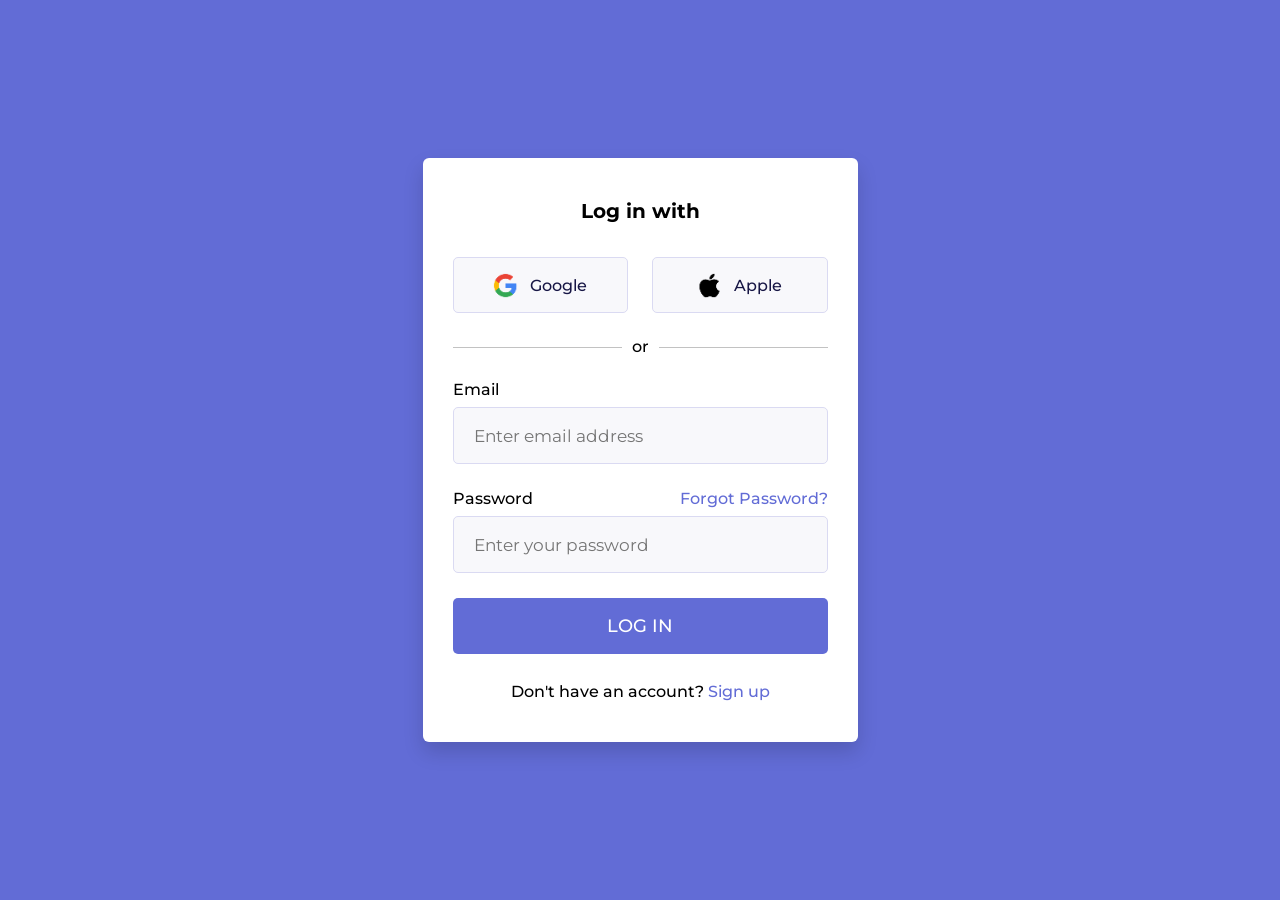
==== login/index.html @ c4080287 "Add files via upload" ====
<!DOCTYPE html>
<!-- Source Codes By CodingNepal - www.codingnepalweb.com -->
<html lang="en">
<head>
  <meta charset="UTF-8" />
  <meta name="viewport" content="width=device-width, initial-scale=1.0" />
  <title>Login Form in HTML and CSS | CodingNepal</title>
  <link rel="stylesheet" href="style.css" />
</head>
<body>
  <div class="login_form">
    <!-- Login form container -->
    <form action="#">
      <h3>Log in with</h3>

      <div class="login_option">
        <!-- Google button -->
        <div class="option">
          <a href="#">
            <img src="logos/google.png" alt="Google" />
            <span>Google</span>
          </a>
        </div>

        <!-- Apple button -->
        <div class="option">
          <a href="#">
            <img src="logos/apple.png" alt="Apple" />
            <span>Apple</span>
          </a>
        </div>
      </div>

      <!-- Login option separator -->
      <p class="separator">
        <span>or</span>
      </p>

      <!-- Email input box -->
      <div class="input_box">
        <label for="email">Email</label>
        <input type="email" id="email" placeholder="Enter email address" required />
      </div>

      <!-- Paswwrod input box -->
      <div class="input_box">
        <div class="password_title">
          <label for="password">Password</label>
          <a href="#">Forgot Password?</a>
        </div>

        <input type="password" id="password" placeholder="Enter your password" required />
      </div>

       <!-- Login button -->
      <button type="submit">Log In</button>

      <p class="sign_up">Don't have an account? <a href="#">Sign up</a></p>
    </form>
  </div>
</body>
</html>
---- login/style.css ----
/* Google Fonts Link */
@import url('https://fonts.googleapis.com/css2?family=Montserrat:ital,wght@0,100..900;1,100..900&display=swap');

/* Resetting default styling and setting font-family */
* {
    margin: 0;
    padding: 0;
    box-sizing: border-box;
    font-family: "Montserrat", sans-serif;
}

body {
    width: 100%;
    min-height: 100vh;
    padding: 0 10px;
    display: flex;
    background: #626cd6;
    justify-content: center;
    align-items: center;
}

/* Login form styling */
.login_form {
    width: 100%;
    max-width: 435px;
    background: #fff;
    border-radius: 6px;
    padding: 41px 30px;
    box-shadow: 0 10px 20px rgba(0, 0, 0, 0.15);
}

.login_form h3 {
    font-size: 20px;
    text-align: center;
}

/* Google & Apple button styling */

.login_form .login_option {
    display: flex;
    width: 100%;
    justify-content: space-between;
    align-items: center;
}

.login_form .login_option .option {
    width: calc(100% / 2 - 12px);
}

.login_form .login_option .option a {
    height: 56px;
    display: flex;
    justify-content: center;
    align-items: center;
    gap: 12px;
    background: #F8F8FB;
    border: 1px solid #DADAF2;
    border-radius: 5px;
    margin: 34px 0 24px 0;
    text-decoration: none;
    color: #171645;
    font-weight: 500;
    transition: 0.2s ease;
}

.login_form .login_option .option a:hover {
    background: #ededf5;
    border-color: #626cd6;
}

.login_form .login_option .option a img {
    max-width: 25px;
}

.login_form p {
    text-align: center;
    font-weight: 500;
}

.login_form .separator {
    position: relative;
    margin-bottom: 24px;
}

/* Login option separator styling */
.login_form .separator span {
    background: #fff;
    z-index: 1;
    padding: 0 10px;
    position: relative;
}

.login_form .separator::after {
    content: '';
    position: absolute;
    width: 100%;
    top: 50%;
    left: 0;
    height: 1px;
    background: #C2C2C2;
    display: block;
}

form .input_box label {
    display: block;
    font-weight: 500;
    margin-bottom: 8px;
}

/* Input field styling */
form .input_box input {
    width: 100%;
    height: 57px;
    border: 1px solid #DADAF2;
    border-radius: 5px;
    outline: none;
    background: #F8F8FB;
    font-size: 17px;
    padding: 0px 20px;
    margin-bottom: 25px;
    transition: 0.2s ease;
}

form .input_box input:focus {
    border-color: #626cd6;
}

form .input_box .password_title {
    display: flex;
    justify-content: space-between;
    text-align: center;
}

form .input_box {
    position: relative;
}

a {
    text-decoration: none;
    color: #626cd6;
    font-weight: 500;
}

a:hover {
    text-decoration: underline;
}

/* Login button styling */
form button {
    width: 100%;
    height: 56px;
    border-radius: 5px;
    border: none;
    outline: none;
    background: #626CD6;
    color: #fff;
    font-size: 18px;
    font-weight: 500;
    text-transform: uppercase;
    cursor: pointer;
    margin-bottom: 28px;
    transition: 0.3s ease;
}

form button:hover {
    background: #4954d0;
}
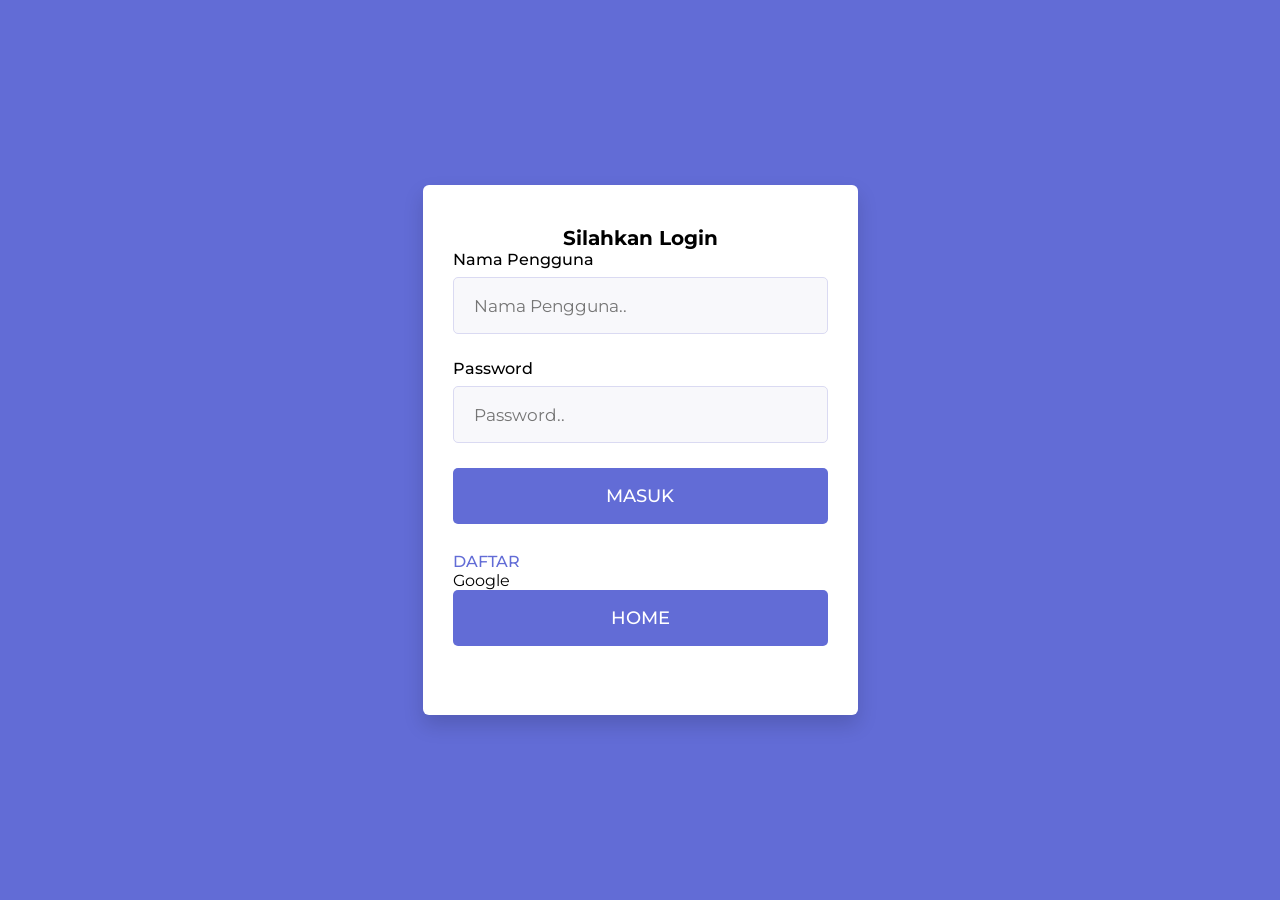
==== commit b6d695bb: "Update index.html" ====
--- a/login/index.html
+++ b/login/index.html
@@ -10,53 +10,62 @@
 <body>
   <div class="login_form">
     <!-- Login form container -->
-    <form action="#">
-      <h3>Log in with</h3>
+    <form id="loginForm">
+  <h3>Silahkan Login</h3>
 
-      <div class="login_option">
-        <!-- Google button -->
-        <div class="option">
-          <a href="#">
-            <img src="logos/google.png" alt="Google" />
-            <span>Google</span>
-          </a>
-        </div>
+  <!-- Username -->
+  <div class="input_box">
+    <label for="username">Nama Pengguna</label>
+    <input 
+      type="text" 
+      id="username" 
+      placeholder="Nama Pengguna.." 
+      required="required"
+    />
+  </div>
 
-        <!-- Apple button -->
-        <div class="option">
-          <a href="#">
-            <img src="logos/apple.png" alt="Apple" />
-            <span>Apple</span>
-          </a>
-        </div>
-      </div>
+  <!-- Password -->
+  <div class="input_box">
+    <div class="password_title">
+      <label for="password">Password</label>
+    </div>
 
-      <!-- Login option separator -->
-      <p class="separator">
-        <span>or</span>
-      </p>
+    <input 
+      type="password" 
+      id="password"
+      placeholder="Password.." 
+      required="required"
+    />
+  </div>
 
-      <!-- Email input box -->
-      <div class="input_box">
-        <label for="email">Email</label>
-        <input type="email" id="email" placeholder="Enter email address" required />
-      </div>
+  <!-- <p id="message"></p> -->
 
-      <!-- Paswwrod input box -->
-      <div class="input_box">
-        <div class="password_title">
-          <label for="password">Password</label>
-          <a href="#">Forgot Password?</a>
-        </div>
+  <!-- Login Button -->
+  <button type="submit">Masuk</button>
 
-        <input type="password" id="password" placeholder="Enter your password" required />
-      </div>
+  <!-- Social / Register -->
+  <div class="social">
+    <div class="go">
+      <a href="register.html">DAFTAR</a>
+    </div>
 
-       <!-- Login button -->
-      <button type="submit">Log In</button>
+    <div class="kanan">
+      <i class="fab fa-google"></i> Google
+    </div>
+  </div>
 
-      <p class="sign_up">Don't have an account? <a href="#">Sign up</a></p>
+  <!-- Home Button -->
+  <button 
+    type="button"
+    onclick="location.href='../index.html';"
+  >
+    Home
+  </button>
+
+  <!-- Alert -->
+  <div id="alertBox" class="alert" style="display:none;"></div>
     </form>
   </div>
+  <script src="js/login.js"></script>
 </body>
-</html>+</html>
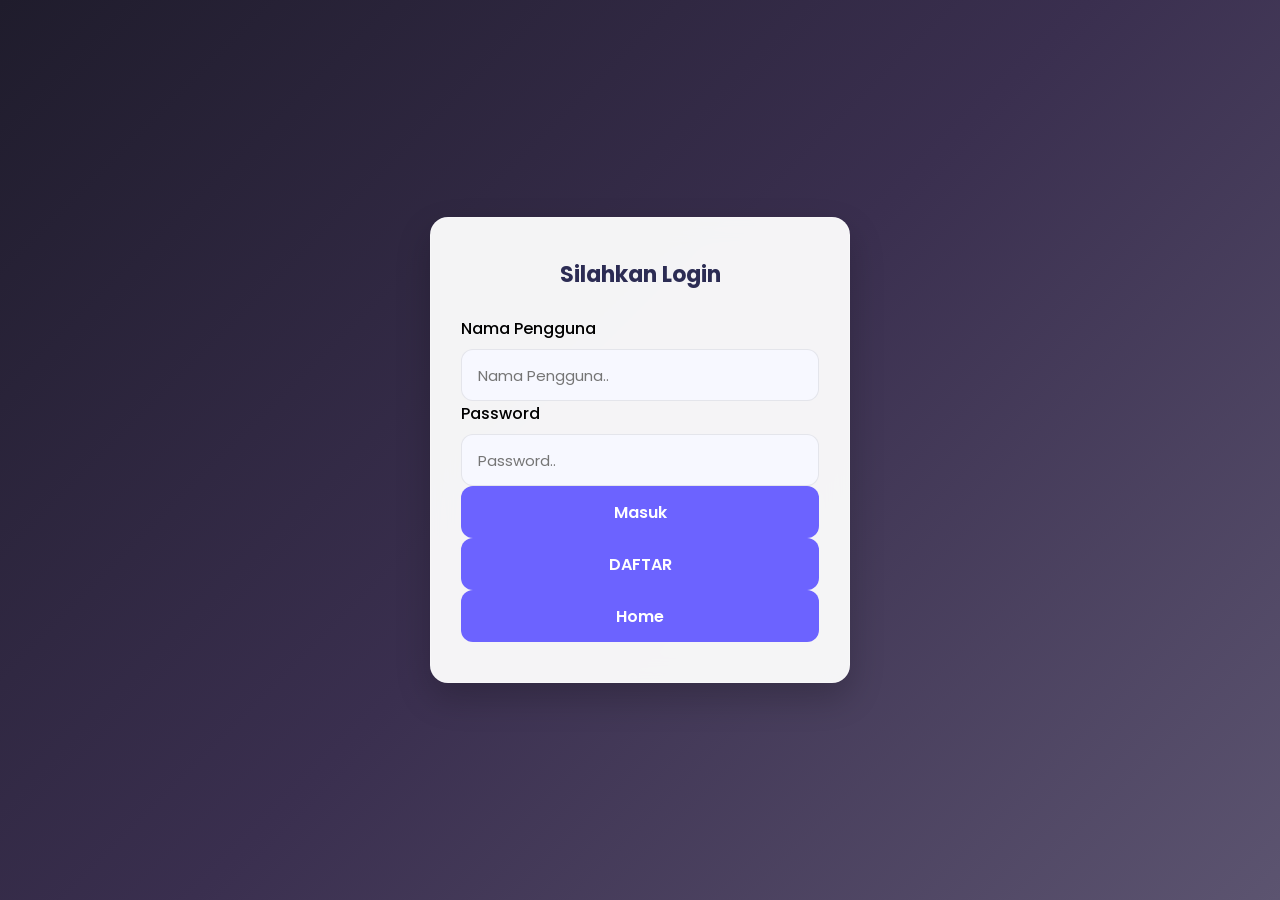
==== commit 1e44ddab: "Update index.html" ====
--- a/login/index.html
+++ b/login/index.html
@@ -49,11 +49,6 @@
       <a href="register.html">DAFTAR</a>
     </div>
 
-    <div class="kanan">
-      <i class="fab fa-google"></i> Google
-    </div>
-  </div>
-
   <!-- Home Button -->
   <button 
     type="button"
--- a/login/style.css
+++ b/login/style.css
@@ -1,39 +1,55 @@
 /* Google Fonts Link */
-@import url('https://fonts.googleapis.com/css2?family=Montserrat:ital,wght@0,100..900;1,100..900&display=swap');
+@import url('https://fonts.googleapis.com/css2?family=Poppins:wght@300;400;500;600;700&display=swap');
 
 /* Resetting default styling and setting font-family */
 * {
     margin: 0;
     padding: 0;
     box-sizing: border-box;
-    font-family: "Montserrat", sans-serif;
+    font-family: "Poppins", sans-serif;;
 }
 
 body {
     width: 100%;
     min-height: 100vh;
     padding: 0 10px;
-    display: flex;
-    background: #626cd6;
+
+    display: flex;
     justify-content: center;
     align-items: center;
+
+    background: linear-gradient(
+        135deg,
+        #1f1c2c,
+        #3a2f4f,
+        #5c5470
+    );
 }
 
 /* Login form styling */
-.login_form {
-    width: 100%;
-    max-width: 435px;
-    background: #fff;
-    border-radius: 6px;
-    padding: 41px 30px;
-    box-shadow: 0 10px 20px rgba(0, 0, 0, 0.15);
-}
-
-.login_form h3 {
-    font-size: 20px;
-    text-align: center;
-}
-
+.login_form,
+.register_form {
+    width: 100%;
+    max-width: 420px;
+
+    background: rgba(255, 255, 255, 0.95);
+    backdrop-filter: blur(12px);
+
+    border-radius: 18px;
+    padding: 40px 30px;
+
+    box-shadow: 0 15px 35px rgba(0,0,0,0.2);
+    border: 1px solid rgba(255,255,255,0.3);
+}
+
+.login_form h3,
+.register_form h3 {
+    font-size: 22px;
+    text-align: center;
+    margin-bottom: 25px;
+    color: #2c2c54;
+    font-weight: 700;
+}
 /* Google & Apple button styling */
 
 .login_form .login_option {
@@ -110,19 +126,23 @@
 /* Input field styling */
 form .input_box input {
     width: 100%;
-    height: 57px;
-    border: 1px solid #DADAF2;
-    border-radius: 5px;
-    outline: none;
-    background: #F8F8FB;
-    font-size: 17px;
-    padding: 0px 20px;
-    margin-bottom: 25px;
-    transition: 0.2s ease;
+    height: 52px;
+
+    border: 1px solid rgba(0,0,0,0.08);
+    border-radius: 12px;
+
+    background: #f7f8ff;
+
+    font-size: 15px;
+    padding: 0px 16px;
+
+    transition: 0.3s ease;
 }
 
 form .input_box input:focus {
-    border-color: #626cd6;
+    border-color: #6c63ff;
+    background: #fff;
+    box-shadow: 0 0 0 4px rgba(108, 99, 255, 0.15);
 }
 
 form .input_box .password_title {
@@ -146,22 +166,54 @@
 }
 
 /* Login button styling */
-form button {
-    width: 100%;
-    height: 56px;
-    border-radius: 5px;
+form button,
+.social .go a {
+    width: 100%;
+    height: 52px;
+
+    display: flex;
+    justify-content: center;
+    align-items: center;
+
+    border-radius: 12px;
     border: none;
-    outline: none;
-    background: #626CD6;
+
+    background: #6c63ff;
     color: #fff;
-    font-size: 18px;
-    font-weight: 500;
-    text-transform: uppercase;
+
+    font-size: 16px;
+    font-weight: 600;
+
+    text-decoration: none;
     cursor: pointer;
-    margin-bottom: 28px;
+
     transition: 0.3s ease;
 }
 
-form button:hover {
-    background: #4954d0;
-}+form button:hover,
+.social .go a:hover {
+    background: #5548e0;
+    transform: translateY(-2px);
+    box-shadow: 0 10px 20px rgba(108, 99, 255, 0.3);
+}
+
+.alert{
+    background: #e44e4e;
+    color: white;
+    padding: 10px;
+    text-align: center;
+    border:1px solid #b32929;
+}
+#message{
+    background: #ff4e4e;
+    color: white;
+    text-align: center;
+    margin-top: 20px;
+}
+#alertBox{
+    position: fixed;
+    top: 20px;
+    left: 20%;
+    transform: translateX(-50%);
+    z-index: 999;
+}
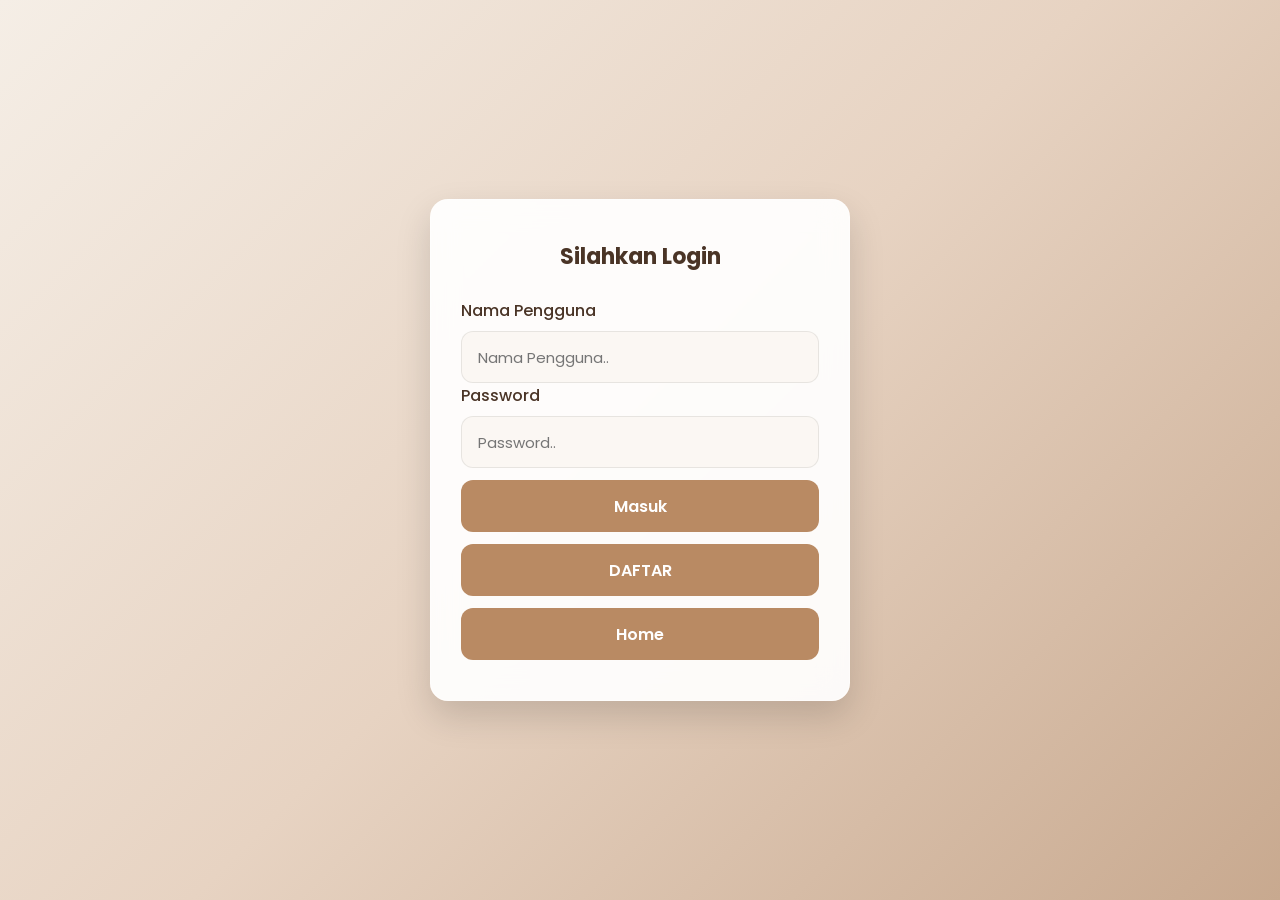
==== commit be8d25e8: "Update index.html" ====
--- a/login/index.html
+++ b/login/index.html
@@ -4,7 +4,7 @@
 <head>
   <meta charset="UTF-8" />
   <meta name="viewport" content="width=device-width, initial-scale=1.0" />
-  <title>Login Form in HTML and CSS | CodingNepal</title>
+  <title>Login</title>
   <link rel="stylesheet" href="style.css" />
 </head>
 <body>
--- a/login/style.css
+++ b/login/style.css
@@ -1,14 +1,15 @@
 /* Google Fonts Link */
 @import url('https://fonts.googleapis.com/css2?family=Poppins:wght@300;400;500;600;700&display=swap');
 
-/* Resetting default styling and setting font-family */
+/* RESET */
 * {
     margin: 0;
     padding: 0;
     box-sizing: border-box;
-    font-family: "Poppins", sans-serif;;
-}
-
+    font-family: "Poppins", sans-serif;
+}
+
+/* BODY - SOFT LATTE AESTHETIC */
 body {
     width: 100%;
     min-height: 100vh;
@@ -20,43 +21,79 @@
 
     background: linear-gradient(
         135deg,
-        #1f1c2c,
-        #3a2f4f,
-        #5c5470
+        #f5eee6,
+        #e7d3c2,
+        #c8a98f
     );
 }
 
-/* Login form styling */
+/* FORM BOX */
 .login_form,
 .register_form {
     width: 100%;
     max-width: 420px;
 
-    background: rgba(255, 255, 255, 0.95);
-    backdrop-filter: blur(12px);
+    background: rgba(255, 255, 255, 0.92);
+    backdrop-filter: blur(14px);
 
     border-radius: 18px;
     padding: 40px 30px;
 
-    box-shadow: 0 15px 35px rgba(0,0,0,0.2);
-    border: 1px solid rgba(255,255,255,0.3);
-}
-
+    box-shadow: 0 15px 35px rgba(0,0,0,0.15);
+    border: 1px solid rgba(255,255,255,0.4);
+}
+
+/* TITLE */
 .login_form h3,
 .register_form h3 {
     font-size: 22px;
     text-align: center;
     margin-bottom: 25px;
-    color: #2c2c54;
+    color: #4a3426;
     font-weight: 700;
 }
-/* Google & Apple button styling */
-
+
+/* =========================
+   NAV / BUTTON GROUP (HOME / LOGIN / DAFTAR)
+   ========================= */
+.nav_buttons,
+.auth_buttons {
+    display: flex;
+    gap: 12px;
+    justify-content: center;
+    align-items: center;
+    margin-bottom: 20px;
+}
+
+.nav_buttons a,
+.auth_buttons a {
+    flex: 1;
+    text-align: center;
+
+    padding: 10px 14px;
+    border-radius: 10px;
+
+    background: #f3e7dc;
+    color: #5a3e2b;
+
+    text-decoration: none;
+    font-weight: 500;
+
+    transition: 0.2s ease;
+}
+
+.nav_buttons a:hover,
+.auth_buttons a:hover {
+    background: #e7cdb6;
+    transform: translateY(-2px);
+}
+
+/* LOGIN OPTION (GOOGLE / APPLE) */
 .login_form .login_option {
     display: flex;
-    width: 100%;
     justify-content: space-between;
     align-items: center;
+    width: 100%;
 }
 
 .login_form .login_option .option {
@@ -69,36 +106,42 @@
     justify-content: center;
     align-items: center;
     gap: 12px;
-    background: #F8F8FB;
-    border: 1px solid #DADAF2;
-    border-radius: 5px;
-    margin: 34px 0 24px 0;
+
+    background: #f9f4ef;
+    border: 1px solid #e2d2c3;
+
+    border-radius: 8px;
+    margin: 30px 0 20px 0;
+
     text-decoration: none;
-    color: #171645;
-    font-weight: 500;
+    color: #4a3426;
+    font-weight: 500;
+
     transition: 0.2s ease;
 }
 
 .login_form .login_option .option a:hover {
-    background: #ededf5;
-    border-color: #626cd6;
+    background: #ead6c5;
+    border-color: #c9a585;
 }
 
 .login_form .login_option .option a img {
     max-width: 25px;
 }
 
+/* TEXT */
 .login_form p {
     text-align: center;
     font-weight: 500;
-}
-
+    color: #5a3e2b;
+}
+
+/* SEPARATOR */
 .login_form .separator {
     position: relative;
     margin-bottom: 24px;
 }
 
-/* Login option separator styling */
 .login_form .separator span {
     background: #fff;
     z-index: 1;
@@ -113,17 +156,21 @@
     top: 50%;
     left: 0;
     height: 1px;
-    background: #C2C2C2;
-    display: block;
+    background: #d6c2b3;
+}
+
+/* INPUT */
+form .input_box {
+    position: relative;
 }
 
 form .input_box label {
     display: block;
     font-weight: 500;
     margin-bottom: 8px;
-}
-
-/* Input field styling */
+    color: #4a3426;
+}
+
 form .input_box input {
     width: 100%;
     height: 52px;
@@ -131,33 +178,29 @@
     border: 1px solid rgba(0,0,0,0.08);
     border-radius: 12px;
 
-    background: #f7f8ff;
+    background: #fbf7f3;
 
     font-size: 15px;
-    padding: 0px 16px;
+    padding: 0 16px;
 
     transition: 0.3s ease;
 }
 
 form .input_box input:focus {
-    border-color: #6c63ff;
+    border-color: #b98a63;
     background: #fff;
-    box-shadow: 0 0 0 4px rgba(108, 99, 255, 0.15);
+    box-shadow: 0 0 0 4px rgba(185, 138, 99, 0.2);
 }
 
 form .input_box .password_title {
     display: flex;
     justify-content: space-between;
-    text-align: center;
-}
-
-form .input_box {
-    position: relative;
-}
-
+}
+
+/* LINKS */
 a {
     text-decoration: none;
-    color: #626cd6;
+    color: #b07445;
     font-weight: 500;
 }
 
@@ -165,7 +208,7 @@
     text-decoration: underline;
 }
 
-/* Login button styling */
+/* BUTTON */
 form button,
 .social .go a {
     width: 100%;
@@ -178,42 +221,47 @@
     border-radius: 12px;
     border: none;
 
-    background: #6c63ff;
+    background: #b98a63;
     color: #fff;
 
     font-size: 16px;
     font-weight: 600;
 
-    text-decoration: none;
     cursor: pointer;
 
     transition: 0.3s ease;
+    margin-top: 12px;
 }
 
 form button:hover,
 .social .go a:hover {
-    background: #5548e0;
+    background: #9a6f4b;
     transform: translateY(-2px);
-    box-shadow: 0 10px 20px rgba(108, 99, 255, 0.3);
-}
-
-.alert{
-    background: #e44e4e;
+    box-shadow: 0 10px 20px rgba(0,0,0,0.15);
+}
+
+/* ALERT */
+.alert {
+    background: #c0392b;
     color: white;
     padding: 10px;
     text-align: center;
-    border:1px solid #b32929;
-}
-#message{
-    background: #ff4e4e;
+    border: 1px solid #922b21;
+    border-radius: 8px;
+}
+
+#message {
+    background: #c0392b;
     color: white;
     text-align: center;
     margin-top: 20px;
-}
-#alertBox{
+    border-radius: 8px;
+}
+
+#alertBox {
     position: fixed;
     top: 20px;
-    left: 20%;
+    left: 50%;
     transform: translateX(-50%);
     z-index: 999;
 }
